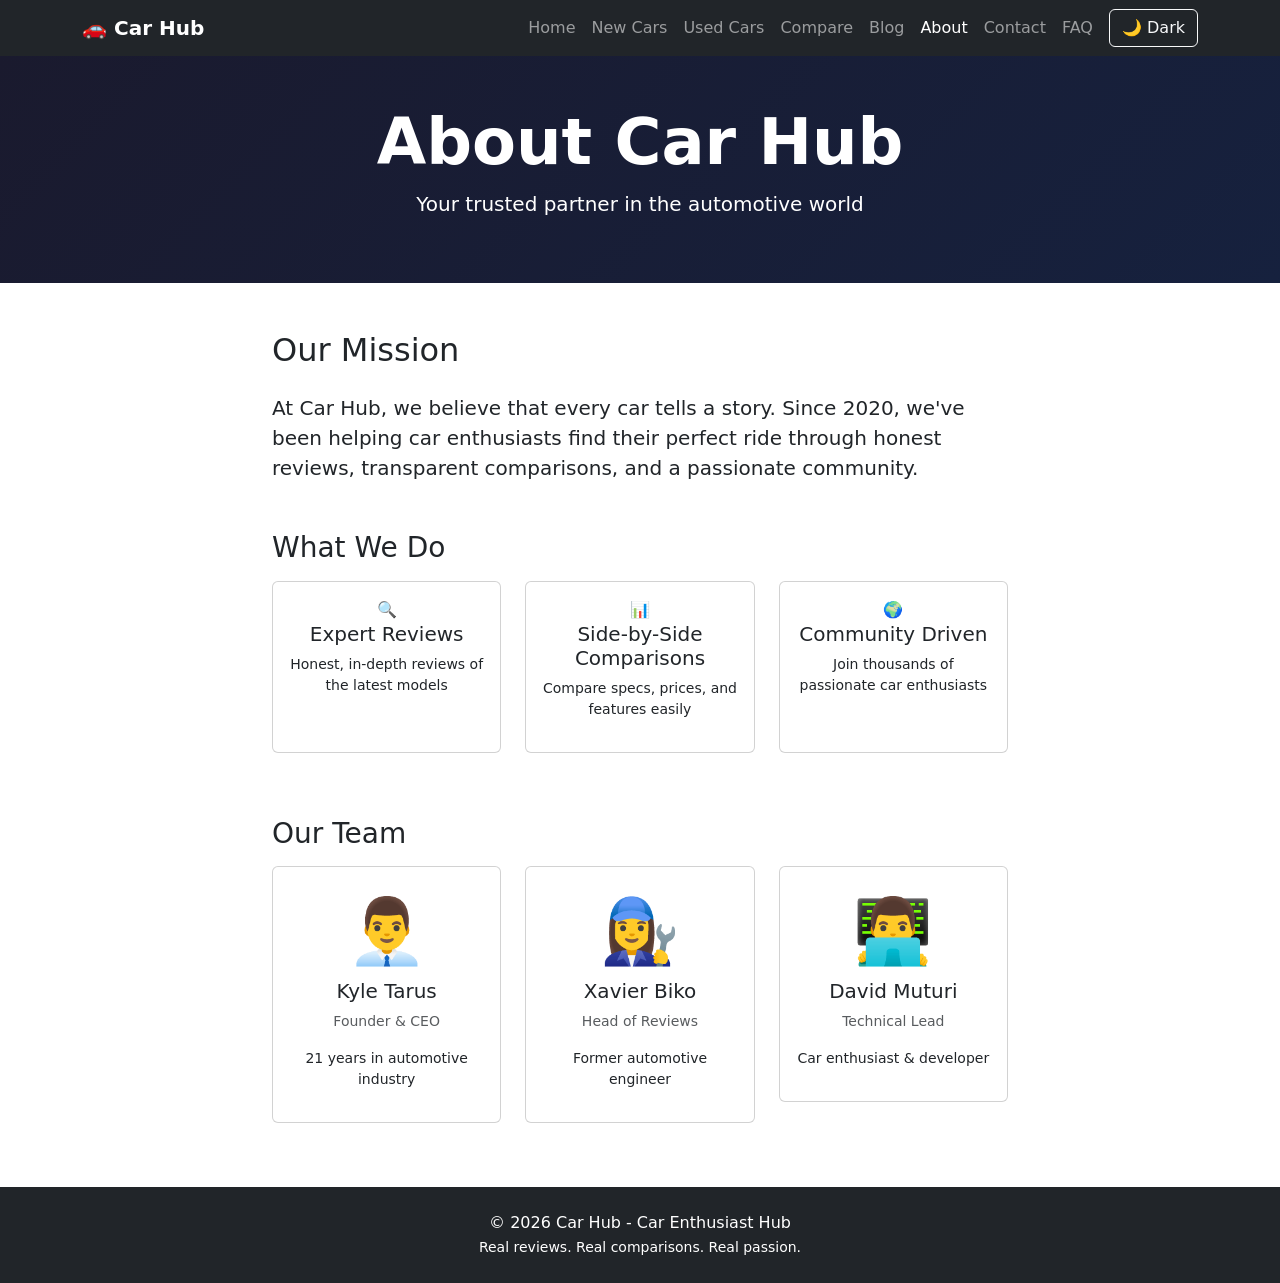
==== about.html @ 83ea8f87 "Creation of Contact page, Navbar in about" ====
<!DOCTYPE html>
<html lang="en">
<head>
  <meta charset="UTF-8">
  <meta name="viewport" content="width=device-width, initial-scale=1.0">
  <title>About Us | Car Hub</title>
  <link href="https://cdn.jsdelivr.net/npm/bootstrap@5.3.0-alpha1/dist/css/bootstrap.min.css" rel="stylesheet">
  <link rel="stylesheet" href="css/custom.css">
</head>
<body>

  
  <nav class="navbar navbar-expand-lg navbar-dark bg-dark">
    <div class="container">
      <a class="navbar-brand fw-bold" href="index.html">🚗 Car Hub</a>
      <button class="navbar-toggler" type="button" data-bs-toggle="collapse" data-bs-target="#navbarNav">
        <span class="navbar-toggler-icon"></span>
      </button>
      <div class="collapse navbar-collapse" id="navbarNav">
        <ul class="navbar-nav ms-auto">
          <li class="nav-item"><a class="nav-link" href="index.html">Home</a></li>
          <li class="nav-item"><a class="nav-link" href="newcars.html">New Cars</a></li>
          <li class="nav-item"><a class="nav-link" href="usedcars.html">Used Cars</a></li>
          <li class="nav-item"><a class="nav-link" href="compare.html">Compare</a></li>
          <li class="nav-item"><a class="nav-link" href="blog.html">Blog</a></li>
          <li class="nav-item"><a class="nav-link active" href="about.html">About</a></li>
          <li class="nav-item"><a class="nav-link" href="contact.html">Contact</a></li>
          <li class="nav-item"><a class="nav-link" href="faq.html">FAQ</a></li>
        </ul>
        <button id="darkModeToggle" class="btn btn-outline-light ms-2">🌙 Dark</button>
      </div>
    </div>
  </nav>

 
  <header class="bg-dark text-white text-center py-5" style="background: linear-gradient(135deg, #1a1a2e, #16213e);">
    <div class="container">
      <h1 class="display-3 fw-bold">About Car Hub</h1>
      <p class="lead">Your trusted partner in the automotive world</p>
    </div>
  </header>
<main class="container my-5">
    <div class="row">
      <div class="col-lg-8 mx-auto">
        <h2 class="mb-4">Our Mission</h2>
        <p class="lead">At Car Hub, we believe that every car tells a story. Since 2020, we've been helping car enthusiasts find their perfect ride through honest reviews, transparent comparisons, and a passionate community.</p>
        
        <h3 class="mt-5 mb-3">What We Do</h3>
        <div class="row">
          <div class="col-md-4 mb-3">
            <div class="card h-100">
              <div class="card-body text-center">
                <div class="feature-icon">🔍</div>
                <h5>Expert Reviews</h5>
                <p class="small">Honest, in-depth reviews of the latest models</p>
              </div>
            </div>
          </div>
          <div class="col-md-4 mb-3">
            <div class="card h-100">
              <div class="card-body text-center">
                <div class="feature-icon">📊</div>
                <h5>Side-by-Side Comparisons</h5>
                <p class="small">Compare specs, prices, and features easily</p>
              </div>
            </div>
          </div>
          <div class="col-md-4 mb-3">
            <div class="card h-100">
              <div class="card-body text-center">
                <div class="feature-icon">🌍</div>
                <h5>Community Driven</h5>
                <p class="small">Join thousands of passionate car enthusiasts</p>
              </div>
            </div>
          </div>
        </div>

        <h3 class="mt-5 mb-3">Our Team</h3>
        <div class="row">
          <div class="col-md-4 mb-3">
            <div class="card text-center">
              <div class="card-body">
                <div style="font-size: 4rem;">👨‍💼</div>
                <h5>Kyle Tarus</h5>
                <p class="text-muted small">Founder & CEO</p>
                <p class="small">21 years in automotive industry</p>
              </div>
            </div>
          </div>
          <div class="col-md-4 mb-3">
            <div class="card text-center">
              <div class="card-body">
                <div style="font-size: 4rem;">👩‍🔧</div>
                <h5>Xavier Biko</h5>
                <p class="text-muted small">Head of Reviews</p>
                <p class="small">Former automotive engineer</p>
              </div>
            </div>
          </div>
          <div class="col-md-4 mb-3">
            <div class="card text-center">
              <div class="card-body">
                <div style="font-size: 4rem;">👨‍💻</div>
                <h5>David Muturi</h5>
                <p class="text-muted small">Technical Lead</p>
                <p class="small">Car enthusiast & developer</p>
              </div>
            </div>
          </div>
        </div>
      </div>
    </div>
  </main>
  <footer class="bg-dark text-white text-center py-4">
    <div class="container">
      <p class="mb-0">&copy; 2026 Car Hub - Car Enthusiast Hub</p>
      <small>Real reviews. Real comparisons. Real passion.</small>
    </div>
  </footer>

  <script src="https://cdn.jsdelivr.net/npm/bootstrap@5.3.0-alpha1/dist/js/bootstrap.bundle.min.js"></script>
  <script src="js/main.js"></script>
  

 
  
</body>
</html>
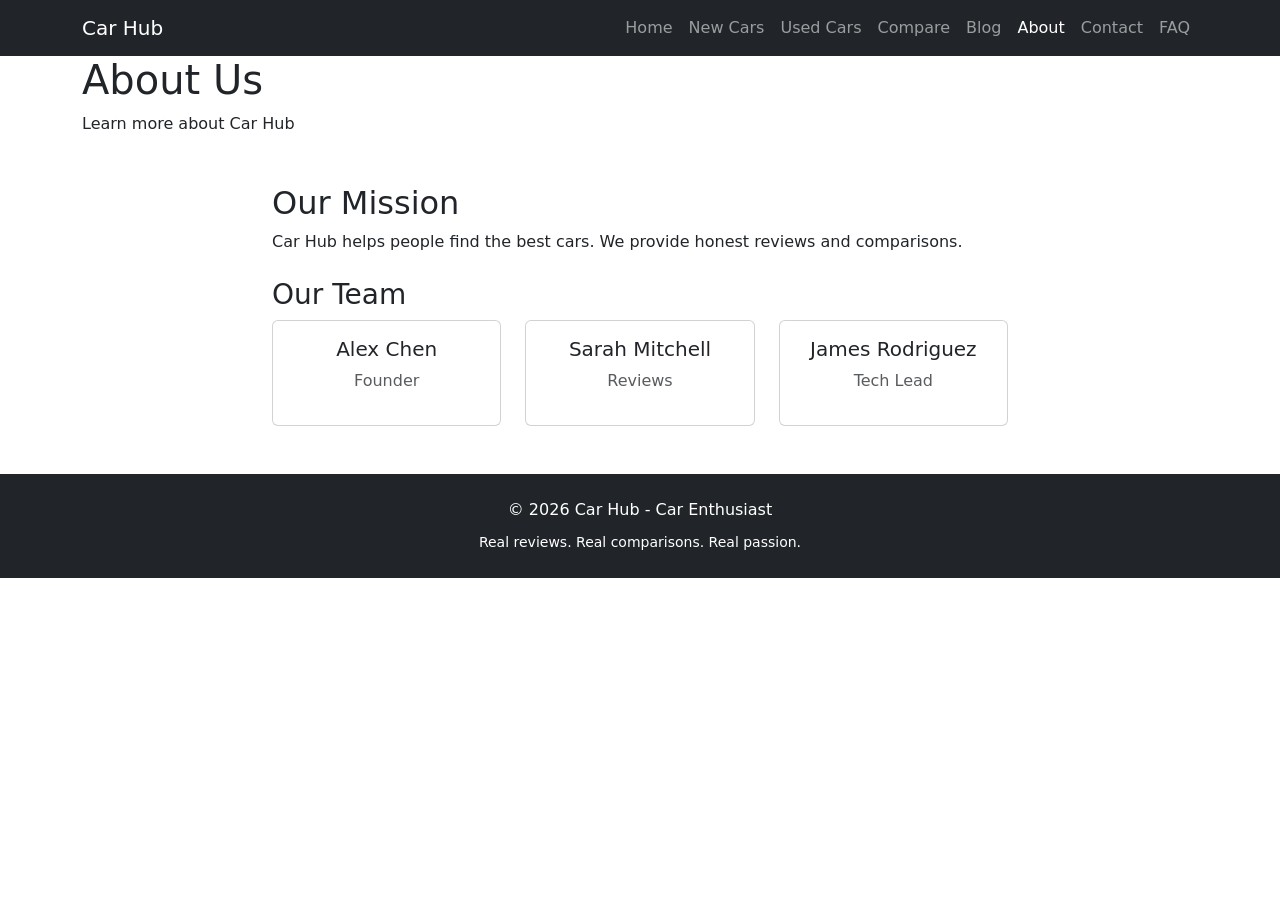
==== commit 170a6e76: "Modification on about,index and css" ====
--- a/about.html
+++ b/about.html
@@ -1,129 +1,91 @@
 <!DOCTYPE html>
 <html lang="en">
 <head>
-  <meta charset="UTF-8">
-  <meta name="viewport" content="width=device-width, initial-scale=1.0">
-  <title>About Us | Car Hub</title>
-  <link href="https://cdn.jsdelivr.net/npm/bootstrap@5.3.0-alpha1/dist/css/bootstrap.min.css" rel="stylesheet">
-  <link rel="stylesheet" href="css/custom.css">
+    <meta charset="UTF-8">
+    <meta name="viewport" content="width=device-width, initial-scale=1.0">
+    <title>About - Car Hub</title>
+    <link href="https://cdn.jsdelivr.net/npm/bootstrap@5.3.0/dist/css/bootstrap.min.css" rel="stylesheet">
+    <link rel="stylesheet" href="css/style.css">
 </head>
 <body>
 
-  
-  <nav class="navbar navbar-expand-lg navbar-dark bg-dark">
-    <div class="container">
-      <a class="navbar-brand fw-bold" href="index.html">🚗 Car Hub</a>
-      <button class="navbar-toggler" type="button" data-bs-toggle="collapse" data-bs-target="#navbarNav">
-        <span class="navbar-toggler-icon"></span>
-      </button>
-      <div class="collapse navbar-collapse" id="navbarNav">
-        <ul class="navbar-nav ms-auto">
-          <li class="nav-item"><a class="nav-link" href="index.html">Home</a></li>
-          <li class="nav-item"><a class="nav-link" href="newcars.html">New Cars</a></li>
-          <li class="nav-item"><a class="nav-link" href="usedcars.html">Used Cars</a></li>
-          <li class="nav-item"><a class="nav-link" href="compare.html">Compare</a></li>
-          <li class="nav-item"><a class="nav-link" href="blog.html">Blog</a></li>
-          <li class="nav-item"><a class="nav-link active" href="about.html">About</a></li>
-          <li class="nav-item"><a class="nav-link" href="contact.html">Contact</a></li>
-          <li class="nav-item"><a class="nav-link" href="faq.html">FAQ</a></li>
-        </ul>
-        <button id="darkModeToggle" class="btn btn-outline-light ms-2">🌙 Dark</button>
-      </div>
+    
+    <nav class="navbar navbar-expand-lg navbar-dark bg-dark">
+        <div class="container">
+            <a class="navbar-brand" href="index.html">Car Hub</a>
+            <button class="navbar-toggler" data-bs-toggle="collapse" data-bs-target="#navMenu">
+                <span class="navbar-toggler-icon"></span>
+            </button>
+            <div class="collapse navbar-collapse" id="navMenu">
+                <ul class="navbar-nav ms-auto">
+                    <li class="nav-item"><a class="nav-link" href="index.html">Home</a></li>
+                    <li class="nav-item"><a class="nav-link" href="newcars.html">New Cars</a></li>
+                    <li class="nav-item"><a class="nav-link" href="usedcars.html">Used Cars</a></li>
+                    <li class="nav-item"><a class="nav-link" href="compare.html">Compare</a></li>
+                    <li class="nav-item"><a class="nav-link" href="blog.html">Blog</a></li>
+                    <li class="nav-item"><a class="nav-link active" href="about.html">About</a></li>
+                    <li class="nav-item"><a class="nav-link" href="contact.html">Contact</a></li>
+                    <li class="nav-item"><a class="nav-link" href="faq.html">FAQ</a></li>
+                </ul>
+            </div>
+        </div>
+    </nav>
+
+    
+    <div class="hero">
+        <div class="container">
+            <h1>About Us</h1>
+            <p>Learn more about Car Hub</p>
+        </div>
     </div>
-  </nav>
 
- 
-  <header class="bg-dark text-white text-center py-5" style="background: linear-gradient(135deg, #1a1a2e, #16213e);">
-    <div class="container">
-      <h1 class="display-3 fw-bold">About Car Hub</h1>
-      <p class="lead">Your trusted partner in the automotive world</p>
+    
+    <div class="container my-5">
+        <div class="row">
+            <div class="col-lg-8 mx-auto">
+                <h2>Our Mission</h2>
+                <p>Car Hub helps people find the best cars. We provide honest reviews and comparisons.</p>
+                
+                <h3 class="mt-4">Our Team</h3>
+                <div class="row">
+                    <div class="col-md-4">
+                        <div class="card text-center">
+                            <div class="card-body">
+                                <h5>Alex Chen</h5>
+                                <p class="text-muted">Founder</p>
+                            </div>
+                        </div>
+                    </div>
+                    <div class="col-md-4">
+                        <div class="card text-center">
+                            <div class="card-body">
+                                <h5>Sarah Mitchell</h5>
+                                <p class="text-muted">Reviews</p>
+                            </div>
+                        </div>
+                    </div>
+                    <div class="col-md-4">
+                        <div class="card text-center">
+                            <div class="card-body">
+                                <h5>James Rodriguez</h5>
+                                <p class="text-muted">Tech Lead</p>
+                            </div>
+                        </div>
+                    </div>
+                </div>
+            </div>
+        </div>
     </div>
-  </header>
-<main class="container my-5">
-    <div class="row">
-      <div class="col-lg-8 mx-auto">
-        <h2 class="mb-4">Our Mission</h2>
-        <p class="lead">At Car Hub, we believe that every car tells a story. Since 2020, we've been helping car enthusiasts find their perfect ride through honest reviews, transparent comparisons, and a passionate community.</p>
-        
-        <h3 class="mt-5 mb-3">What We Do</h3>
-        <div class="row">
-          <div class="col-md-4 mb-3">
-            <div class="card h-100">
-              <div class="card-body text-center">
-                <div class="feature-icon">🔍</div>
-                <h5>Expert Reviews</h5>
-                <p class="small">Honest, in-depth reviews of the latest models</p>
-              </div>
-            </div>
-          </div>
-          <div class="col-md-4 mb-3">
-            <div class="card h-100">
-              <div class="card-body text-center">
-                <div class="feature-icon">📊</div>
-                <h5>Side-by-Side Comparisons</h5>
-                <p class="small">Compare specs, prices, and features easily</p>
-              </div>
-            </div>
-          </div>
-          <div class="col-md-4 mb-3">
-            <div class="card h-100">
-              <div class="card-body text-center">
-                <div class="feature-icon">🌍</div>
-                <h5>Community Driven</h5>
-                <p class="small">Join thousands of passionate car enthusiasts</p>
-              </div>
-            </div>
-          </div>
-        </div>
 
-        <h3 class="mt-5 mb-3">Our Team</h3>
-        <div class="row">
-          <div class="col-md-4 mb-3">
-            <div class="card text-center">
-              <div class="card-body">
-                <div style="font-size: 4rem;">👨‍💼</div>
-                <h5>Kyle Tarus</h5>
-                <p class="text-muted small">Founder & CEO</p>
-                <p class="small">21 years in automotive industry</p>
-              </div>
-            </div>
-          </div>
-          <div class="col-md-4 mb-3">
-            <div class="card text-center">
-              <div class="card-body">
-                <div style="font-size: 4rem;">👩‍🔧</div>
-                <h5>Xavier Biko</h5>
-                <p class="text-muted small">Head of Reviews</p>
-                <p class="small">Former automotive engineer</p>
-              </div>
-            </div>
-          </div>
-          <div class="col-md-4 mb-3">
-            <div class="card text-center">
-              <div class="card-body">
-                <div style="font-size: 4rem;">👨‍💻</div>
-                <h5>David Muturi</h5>
-                <p class="text-muted small">Technical Lead</p>
-                <p class="small">Car enthusiast & developer</p>
-              </div>
-            </div>
-          </div>
-        </div>
-      </div>
-    </div>
-  </main>
+    
   <footer class="bg-dark text-white text-center py-4">
     <div class="container">
-      <p class="mb-0">&copy; 2026 Car Hub - Car Enthusiast Hub</p>
+      <p class="mb-2">&copy; 2026 Car Hub - Car Enthusiast </p>
       <small>Real reviews. Real comparisons. Real passion.</small>
     </div>
   </footer>
 
-  <script src="https://cdn.jsdelivr.net/npm/bootstrap@5.3.0-alpha1/dist/js/bootstrap.bundle.min.js"></script>
-  <script src="js/main.js"></script>
-  
-
- 
-  
+    <script src="https://cdn.jsdelivr.net/npm/bootstrap@5.3.0/dist/js/bootstrap.bundle.min.js"></script>
+    <script src="js/script.js"></script>
 </body>
 </html>
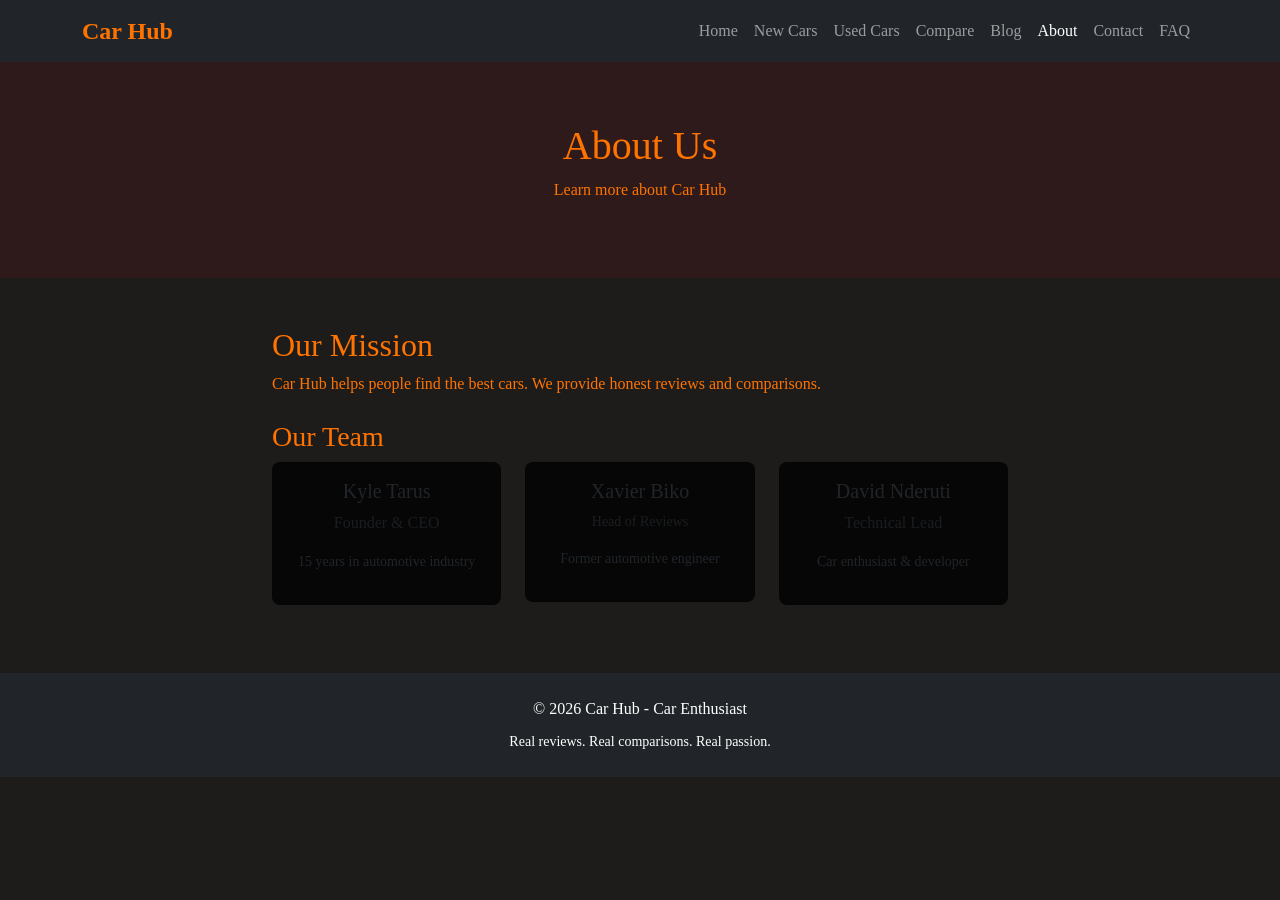
==== commit 985ea9a8: "Insersion of form content on js" ====
--- a/about.html
+++ b/about.html
@@ -5,7 +5,7 @@
     <meta name="viewport" content="width=device-width, initial-scale=1.0">
     <title>About - Car Hub</title>
     <link href="https://cdn.jsdelivr.net/npm/bootstrap@5.3.0/dist/css/bootstrap.min.css" rel="stylesheet">
-    <link rel="stylesheet" href="css/style.css">
+    <link rel="stylesheet" href="styles.css">
 </head>
 <body>
 
@@ -51,24 +51,27 @@
                     <div class="col-md-4">
                         <div class="card text-center">
                             <div class="card-body">
-                                <h5>Alex Chen</h5>
-                                <p class="text-muted">Founder</p>
+                                <h5>Kyle Tarus</h5>
+                                <p class="text-muted">Founder & CEO</p>
+                                <p class="small">15 years in automotive industry</p>
                             </div>
                         </div>
                     </div>
                     <div class="col-md-4">
                         <div class="card text-center">
                             <div class="card-body">
-                                <h5>Sarah Mitchell</h5>
-                                <p class="text-muted">Reviews</p>
+                                <h5>Xavier Biko</h5>
+                                <p class="text-muted small">Head of Reviews</p>
+                                <p class="small">Former automotive engineer</p>
                             </div>
                         </div>
                     </div>
                     <div class="col-md-4">
                         <div class="card text-center">
                             <div class="card-body">
-                                <h5>James Rodriguez</h5>
-                                <p class="text-muted">Tech Lead</p>
+                                <h5>David Nderuti</h5>
+                                <p class="text-muted">Technical Lead</p>
+                                <p class="small">Car enthusiast & developer</p>
                             </div>
                         </div>
                     </div>
--- a/styles.css
+++ b/styles.css
@@ -0,0 +1,52 @@
+body {
+    font-family: 'Times New Roman', Times, serif, sans-serif;
+    background: #1d1c1b;
+    color: #ff7300;
+}
+
+
+.navbar-brand {
+    color: #ff7300;
+    font-weight: bold;
+    font-size: 1.5rem;
+}
+
+
+.card {
+    background: #000000c5;
+    margin-bottom: 20px;
+    border-radius: 8px;
+    
+}
+
+
+
+footer {
+    margin-top: 40px;
+    padding: 20px 0;
+    background: #000000;
+    color: rgb(255, 0, 0);
+    text-align: center;
+}
+
+
+.hero {
+    background: #2e1a1a;
+    color: #ff7300;
+    padding: 60px 0;
+    text-align: center;
+}
+
+.hero h1 {
+    font-size: 2.5rem;
+}
+
+
+.btn-primary {
+    background: #e74c3c;
+    border: none;
+}
+
+.btn-primary:hover {
+    background: #c0392b;
+}
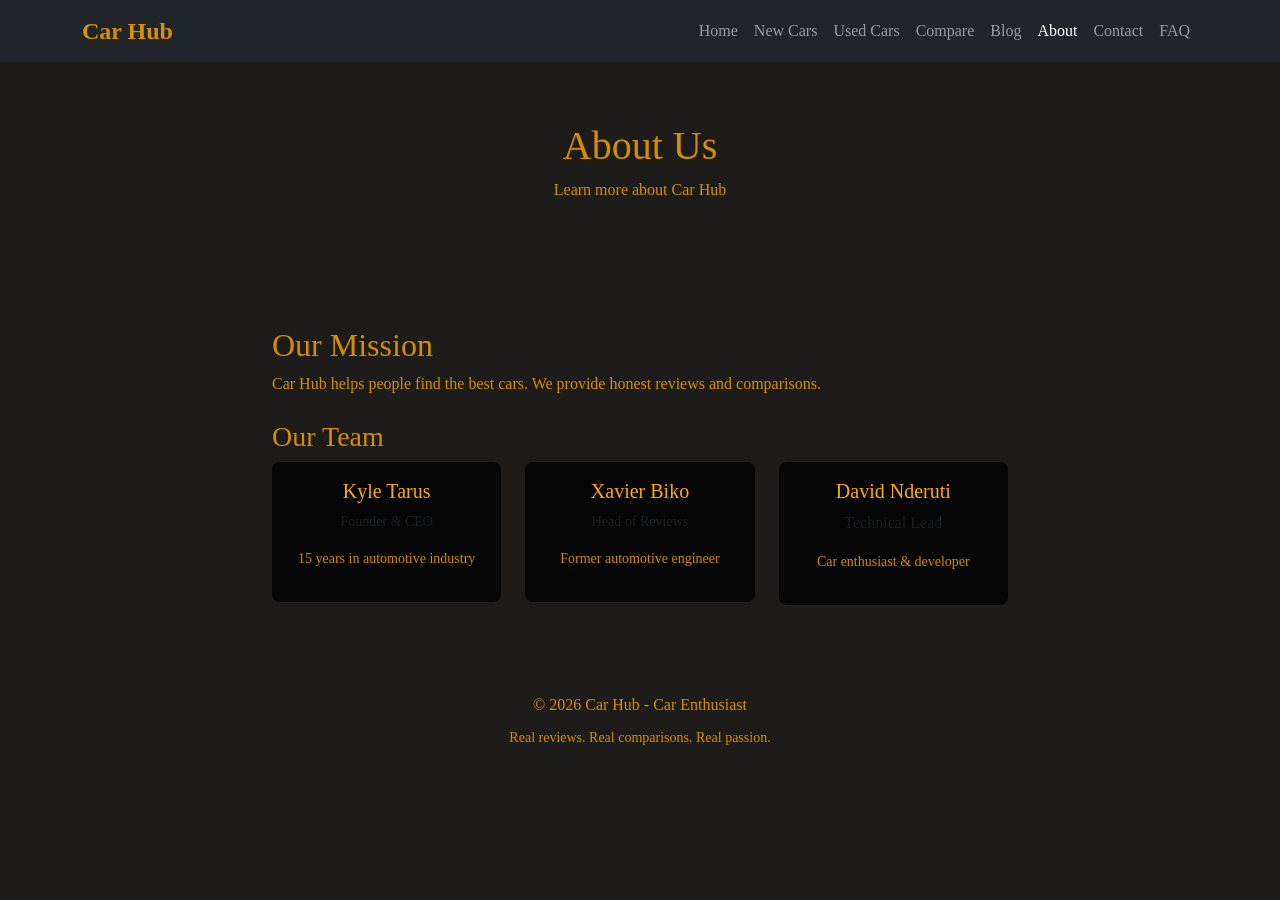
==== commit 60e77fad: "Customization of footers in pages" ====
--- a/about.html
+++ b/about.html
@@ -52,7 +52,7 @@
                         <div class="card text-center">
                             <div class="card-body">
                                 <h5>Kyle Tarus</h5>
-                                <p class="text-muted">Founder & CEO</p>
+                                <p class="text-muted small">Founder & CEO</p>
                                 <p class="small">15 years in automotive industry</p>
                             </div>
                         </div>
@@ -81,7 +81,7 @@
     </div>
 
     
-  <footer class="bg-dark text-white text-center py-4">
+  <footer>
     <div class="container">
       <p class="mb-2">&copy; 2026 Car Hub - Car Enthusiast </p>
       <small>Real reviews. Real comparisons. Real passion.</small>
--- a/styles.css
+++ b/styles.css
@@ -1,12 +1,11 @@
 body {
     font-family: 'Times New Roman', Times, serif, sans-serif;
     background: #1d1c1b;
-    color: #ff7300;
+    color: #ffaa00ce;
 }
 
-
 .navbar-brand {
-    color: #ff7300;
+    color: #ffaa00ce;
     font-weight: bold;
     font-size: 1.5rem;
 }
@@ -14,25 +13,30 @@
 
 .card {
     background: #000000c5;
+    color: #ffaa00ce;
     margin-bottom: 20px;
     border-radius: 8px;
     
+}
+h5{
+    color: #ffaa00;
 }
 
 
 
 footer {
     margin-top: 40px;
-    padding: 20px 0;
-    background: #000000;
-    color: rgb(255, 0, 0);
+    padding: 20px ;
+    background: #1d1c1b;
+    color: #ffaa00ce;
     text-align: center;
+    
 }
 
 
 .hero {
-    background: #2e1a1a;
-    color: #ff7300;
+    background: #1d1c1b;
+    color: #ffaa00ce;
     padding: 60px 0;
     text-align: center;
 }
@@ -43,10 +47,13 @@
 
 
 .btn-primary {
-    background: #e74c3c;
+    background: #ffaa00ce;
     border: none;
 }
 
 .btn-primary:hover {
-    background: #c0392b;
+    background: #ffaa00;
+}
+input{
+    background: #ff8205;
 }
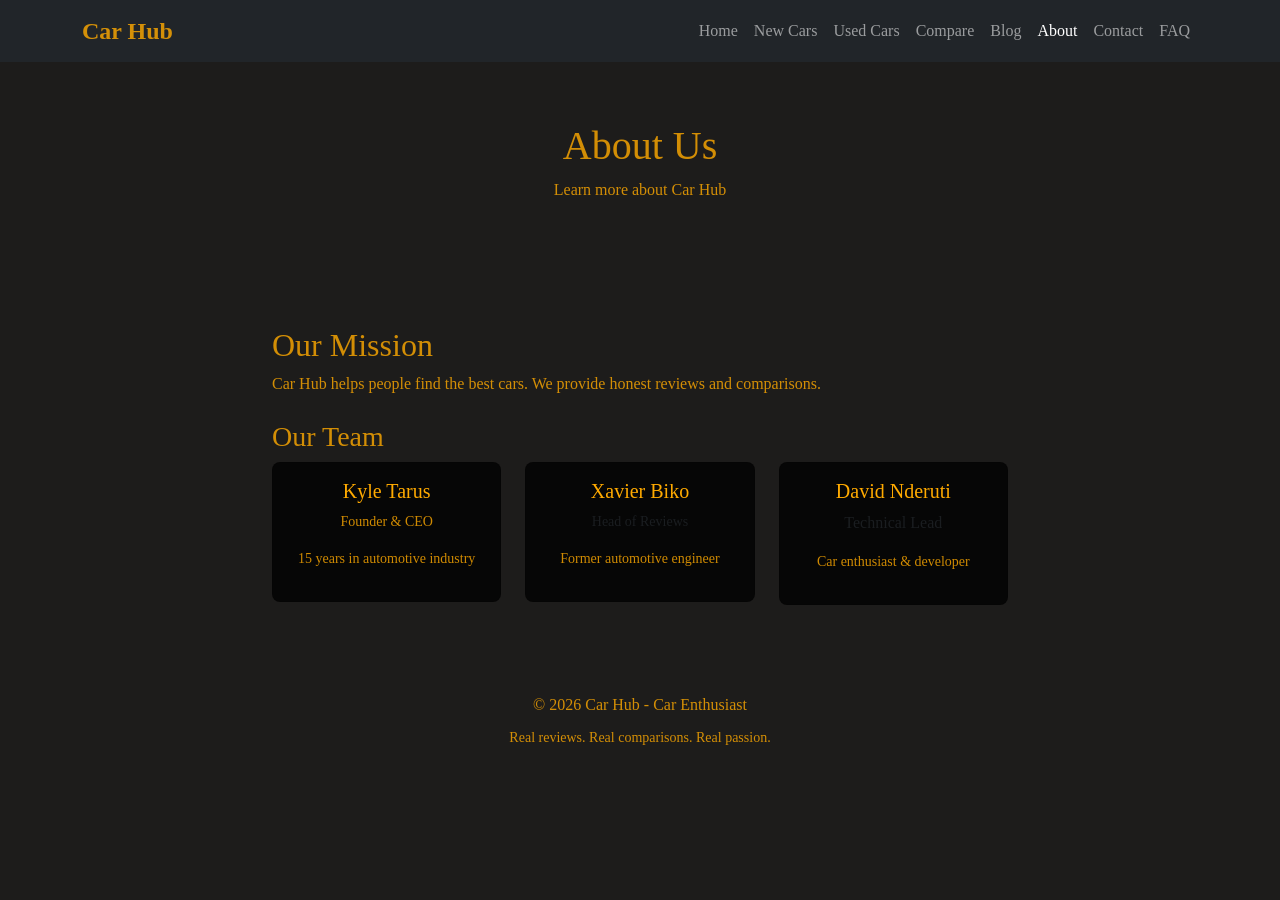
==== commit 6a6cd277: "Creation of comapre page" ====
--- a/about.html
+++ b/about.html
@@ -52,7 +52,7 @@
                         <div class="card text-center">
                             <div class="card-body">
                                 <h5>Kyle Tarus</h5>
-                                <p class="text-muted small">Founder & CEO</p>
+                                <p class="small">Founder & CEO</p>
                                 <p class="small">15 years in automotive industry</p>
                             </div>
                         </div>
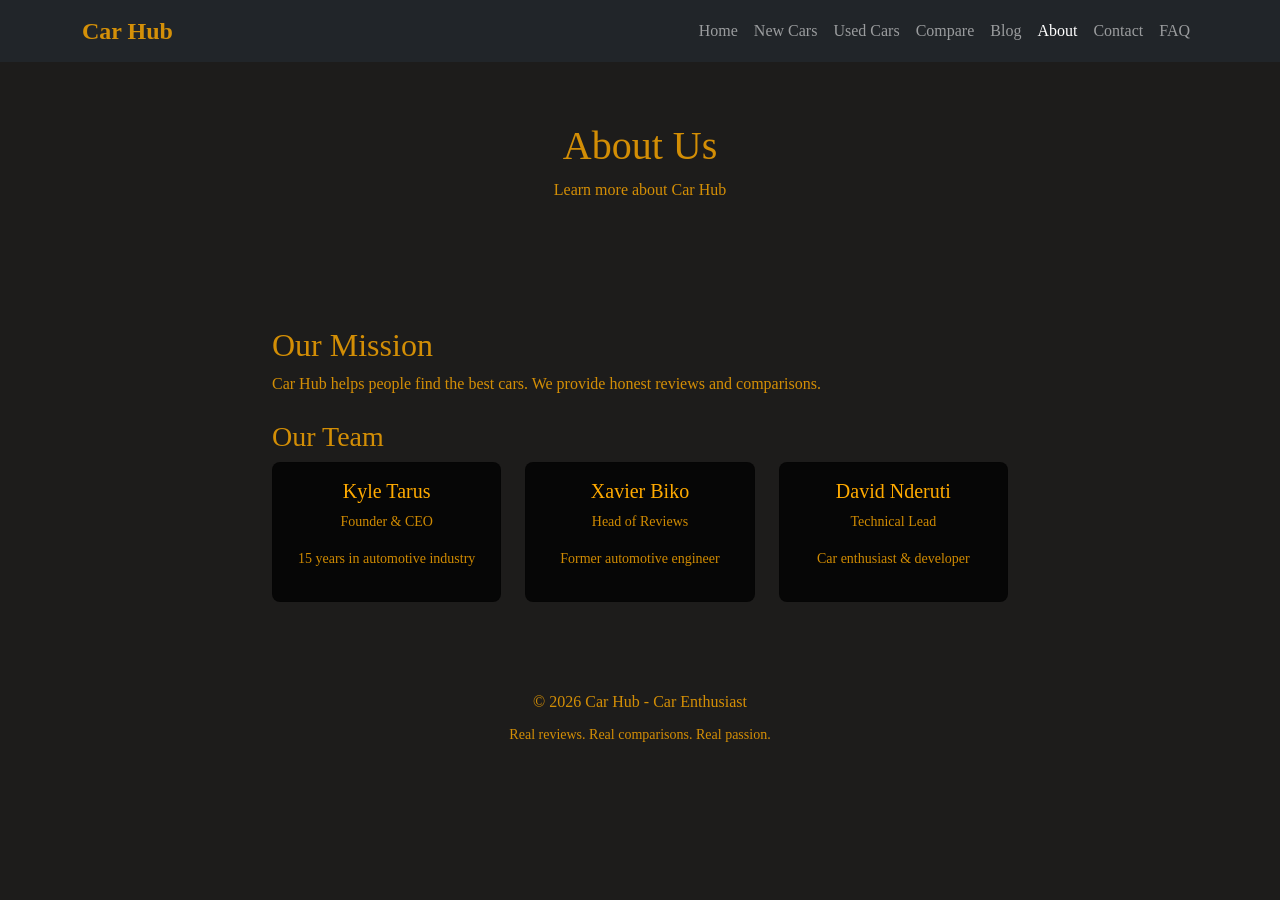
==== commit 5961d8ba: "creation of faq page" ====
--- a/about.html
+++ b/about.html
@@ -61,7 +61,7 @@
                         <div class="card text-center">
                             <div class="card-body">
                                 <h5>Xavier Biko</h5>
-                                <p class="text-muted small">Head of Reviews</p>
+                                <p class="small">Head of Reviews</p>
                                 <p class="small">Former automotive engineer</p>
                             </div>
                         </div>
@@ -70,7 +70,7 @@
                         <div class="card text-center">
                             <div class="card-body">
                                 <h5>David Nderuti</h5>
-                                <p class="text-muted">Technical Lead</p>
+                                <p class="small">Technical Lead</p>
                                 <p class="small">Car enthusiast & developer</p>
                             </div>
                         </div>
